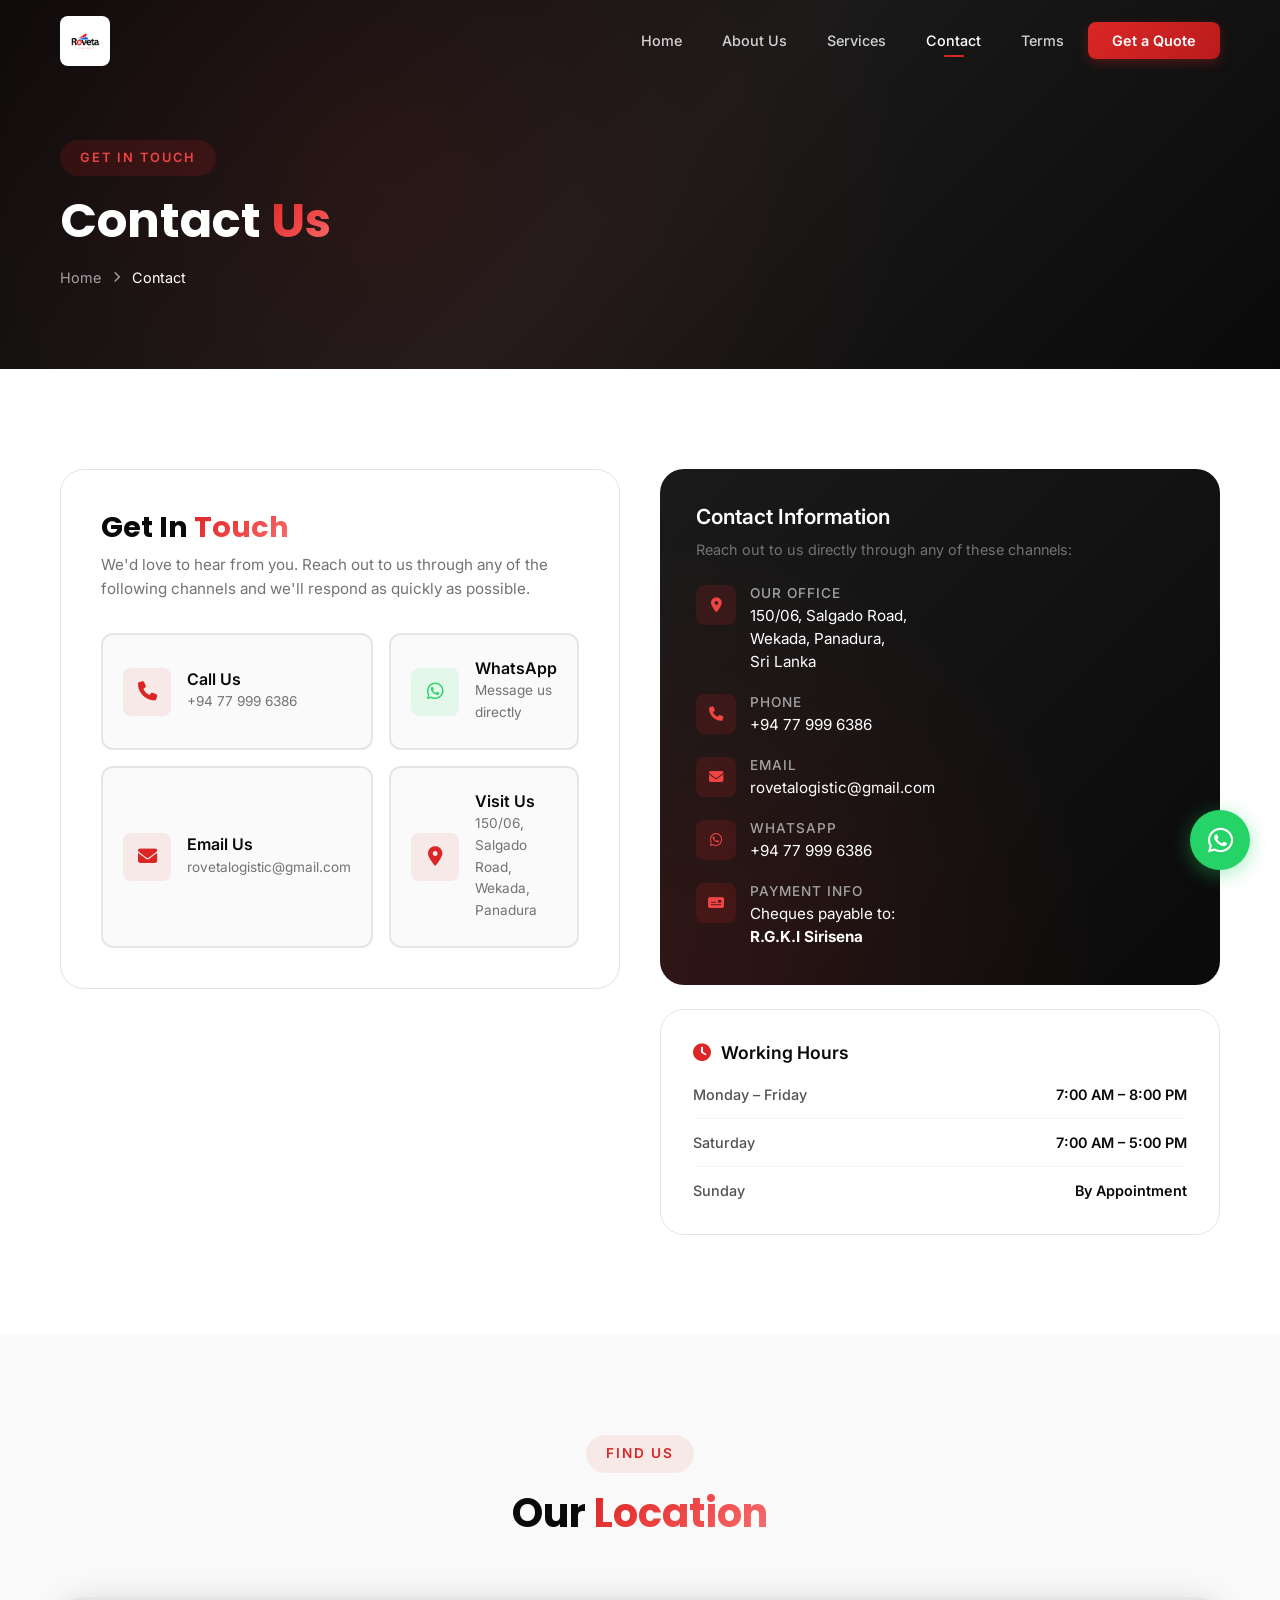
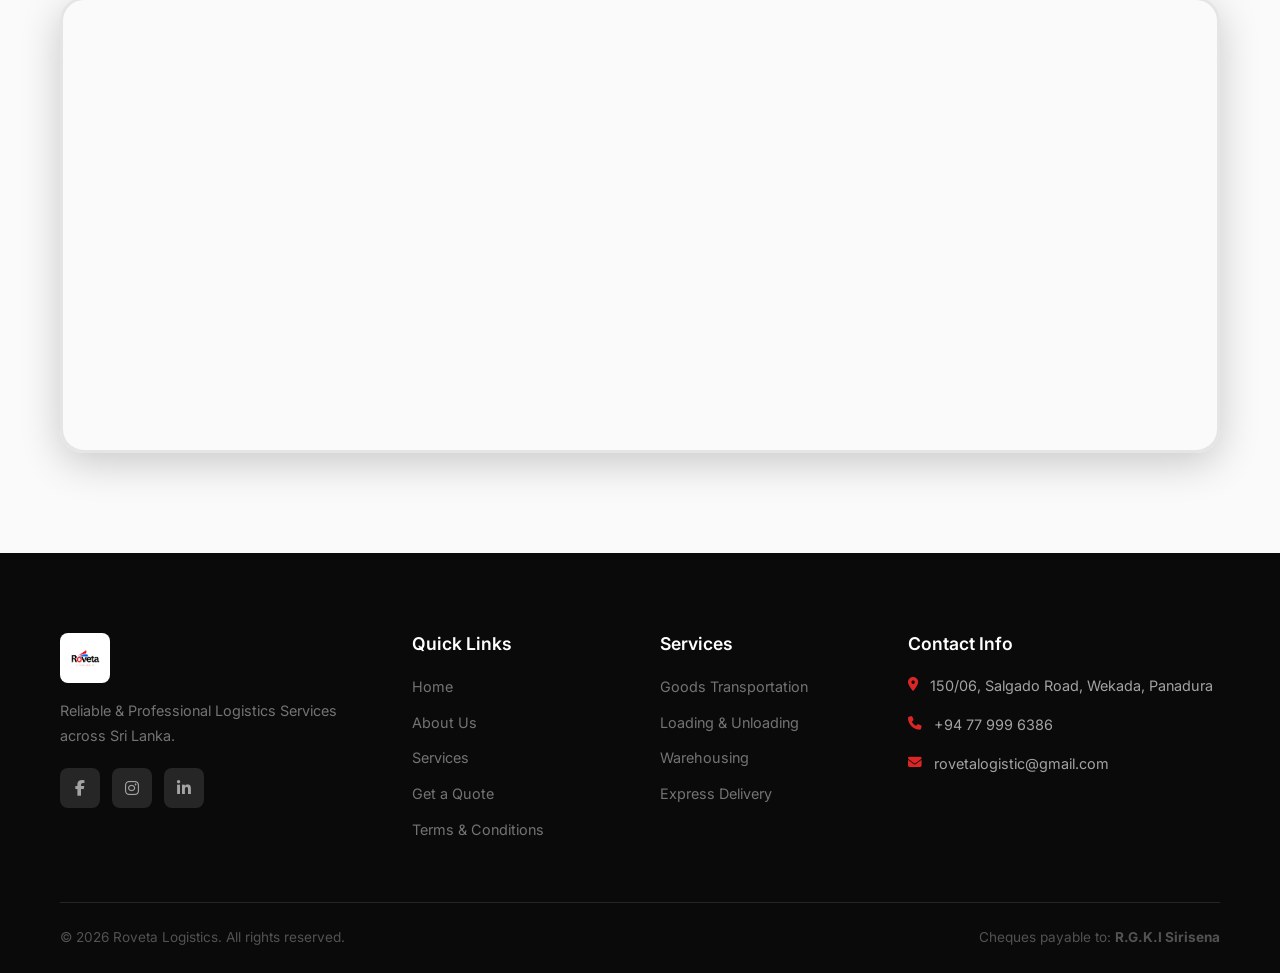
==== contact.html @ 6aba4694 "initial commit" ====
<!DOCTYPE html>
<html lang="en">

<head>
    <meta charset="UTF-8">
    <meta name="viewport" content="width=device-width, initial-scale=1.0">
    <meta name="description"
        content="Contact Roveta Logistics - Get in touch for goods transportation across Sri Lanka. Call +94 77 999 6386 or message us on WhatsApp.">
    <meta name="keywords" content="contact Roveta Logistics, logistics inquiry, goods transport Sri Lanka">
    <title>Contact Us | Roveta Logistics</title>
    <link rel="preconnect" href="https://fonts.googleapis.com">
    <link rel="preconnect" href="https://fonts.gstatic.com" crossorigin>
    <link
        href="https://fonts.googleapis.com/css2?family=Inter:wght@300;400;500;600;700;800;900&family=Poppins:wght@600;700;800&display=swap"
        rel="stylesheet">
    <link rel="stylesheet" href="https://cdnjs.cloudflare.com/ajax/libs/font-awesome/6.5.1/css/all.min.css">
    <link rel="stylesheet" href="css/style.css">
    <link rel="stylesheet" href="css/contact.css">
    <script async src="https://www.googletagmanager.com/gtag/js?id=G-XXXXXXXXXX"></script>
    <script>window.dataLayer = window.dataLayer || []; function gtag() { dataLayer.push(arguments) } gtag('js', new Date()); gtag('config', 'G-XXXXXXXXXX');</script>
</head>

<body>
    <!-- Navigation -->
    <nav class="navbar" id="navbar">
        <div class="container nav-container">
            <a href="index.html" class="nav-logo">
                <img src="assets/logo.jpeg" alt="Roveta Logistics Logo" class="logo-image">
            </a>
            <button class="nav-toggle" id="navToggle" aria-label="Toggle navigation">
                <span></span><span></span><span></span>
            </button>
            <ul class="nav-menu" id="navMenu">
                <li><a href="index.html" class="nav-link">Home</a></li>
                <li><a href="about.html" class="nav-link">About Us</a></li>
                <li><a href="services.html" class="nav-link">Services</a></li>
                <li><a href="contact.html" class="nav-link active">Contact</a></li>
                <li><a href="terms.html" class="nav-link">Terms</a></li>
                <li><a href="contact.html" class="nav-link btn-nav-cta">Get a Quote</a></li>
            </ul>
        </div>
    </nav>

    <!-- Page Header -->
    <section class="page-header">
        <div class="page-header-overlay"></div>
        <div class="container">
            <div class="page-header-content">
                <span class="page-tag">Get In Touch</span>
                <h1>Contact <span class="text-gradient">Us</span></h1>
                <nav class="breadcrumb" aria-label="Breadcrumb">
                    <a href="index.html">Home</a>
                    <i class="fas fa-chevron-right"></i>
                    <span>Contact</span>
                </nav>
            </div>
        </div>
    </section>

    <!-- Contact Section -->
    <section class="section contact-section">
        <div class="container">
            <div class="contact-grid" style="grid-template-columns: 1fr 1fr;">
                <!-- Contact Intro -->
                <div class="contact-form-wrapper" data-aos="fade-right">
                    <div class="form-header">
                        <h2>Get In <span class="text-gradient">Touch</span></h2>
                        <p>We'd love to hear from you. Reach out to us through any of the following channels and we'll
                            respond as quickly as possible.</p>
                    </div>
                    <div class="contact-methods">
                        <a href="tel:+94779996386" class="contact-method-card">
                            <div class="contact-method-icon"><i class="fas fa-phone"></i></div>
                            <div>
                                <h3>Call Us</h3>
                                <p>+94 77 999 6386</p>
                            </div>
                        </a>
                        <a href="https://wa.me/94779996386?text=Hi%20Roveta%20Logistics%2C%20I%20would%20like%20to%20inquire%20about%20your%20services."
                            target="_blank" rel="noopener" class="contact-method-card whatsapp-method">
                            <div class="contact-method-icon"
                                style="background: rgba(37, 211, 102, 0.1); color: #25D366;"><i
                                    class="fab fa-whatsapp"></i></div>
                            <div>
                                <h3>WhatsApp</h3>
                                <p>Message us directly</p>
                            </div>
                        </a>
                        <a href="mailto:rovetalogistic@gmail.com" class="contact-method-card">
                            <div class="contact-method-icon"><i class="fas fa-envelope"></i></div>
                            <div>
                                <h3>Email Us</h3>
                                <p>rovetalogistic@gmail.com</p>
                            </div>
                        </a>
                        <div class="contact-method-card">
                            <div class="contact-method-icon"><i class="fas fa-location-dot"></i></div>
                            <div>
                                <h3>Visit Us</h3>
                                <p>150/06, Salgado Road, Wekada, Panadura</p>
                            </div>
                        </div>
                    </div>
                </div>

                <!-- Contact Info Sidebar -->
                <div class="contact-sidebar" data-aos="fade-left">
                    <div class="contact-info-card">
                        <h3>Contact Information</h3>
                        <p>Reach out to us directly through any of these channels:</p>
                        <div class="contact-info-items">
                            <div class="contact-info-item">
                                <div class="contact-info-icon">
                                    <i class="fas fa-location-dot"></i>
                                </div>
                                <div>
                                    <h4>Our Office</h4>
                                    <p>150/06, Salgado Road,<br>Wekada, Panadura,<br>Sri Lanka</p>
                                </div>
                            </div>
                            <div class="contact-info-item">
                                <div class="contact-info-icon">
                                    <i class="fas fa-phone"></i>
                                </div>
                                <div>
                                    <h4>Phone</h4>
                                    <p><a href="tel:+94779996386">+94 77 999 6386</a></p>
                                </div>
                            </div>
                            <div class="contact-info-item">
                                <div class="contact-info-icon">
                                    <i class="fas fa-envelope"></i>
                                </div>
                                <div>
                                    <h4>Email</h4>
                                    <p><a href="mailto:rovetalogistic@gmail.com">rovetalogistic@gmail.com</a></p>
                                </div>
                            </div>
                            <div class="contact-info-item">
                                <div class="contact-info-icon">
                                    <i class="fab fa-whatsapp"></i>
                                </div>
                                <div>
                                    <h4>WhatsApp</h4>
                                    <p><a href="https://wa.me/94779996386" target="_blank" rel="noopener">+94 77 999
                                            6386</a></p>
                                </div>
                            </div>
                            <div class="contact-info-item">
                                <div class="contact-info-icon">
                                    <i class="fas fa-money-check"></i>
                                </div>
                                <div>
                                    <h4>Payment Info</h4>
                                    <p>Cheques payable to:<br><strong>R.G.K.I Sirisena</strong></p>
                                </div>
                            </div>
                        </div>
                    </div>
                    <div class="working-hours-card">
                        <h3><i class="fas fa-clock"></i> Working Hours</h3>
                        <div class="hours-list">
                            <div class="hours-item">
                                <span>Monday – Friday</span>
                                <span>7:00 AM – 8:00 PM</span>
                            </div>
                            <div class="hours-item">
                                <span>Saturday</span>
                                <span>7:00 AM – 5:00 PM</span>
                            </div>
                            <div class="hours-item">
                                <span>Sunday</span>
                                <span>By Appointment</span>
                            </div>
                        </div>
                    </div>
                </div>
            </div>
        </div>
    </section>

    <!-- Map Section -->
    <section class="section map-section">
        <div class="container">
            <div class="section-header" data-aos="fade-up">
                <span class="section-tag">Find Us</span>
                <h2>Our <span class="text-gradient">Location</span></h2>
            </div>
            <div class="map-wrapper" data-aos="fade-up">
                <iframe
                    src="https://www.google.com/maps/embed?pb=!1m18!1m12!1m3!1d3963.3!2d79.9!3d6.7!2m3!1f0!2f0!3f0!3m2!1i1024!2i768!4f13.1!3m3!1m2!1s0x0%3A0x0!2zNsKwNDInMDAuMCJOIDc5wrA1NCcwMC4wIkU!5e0!3m2!1sen!2slk!4v1234567890"
                    width="100%" height="450" style="border:0;" allowfullscreen="" loading="lazy"
                    referrerpolicy="no-referrer-when-downgrade" title="Roveta Logistics Location - Wekada, Panadura">
                </iframe>
            </div>
        </div>
    </section>

    <!-- Footer -->
    <footer class="footer">
        <div class="container">
            <div class="footer-grid">
                <div class="footer-about">
                    <div class="footer-logo">
                        <img src="assets/logo.jpeg" alt="Roveta Logistics Logo" class="logo-image">
                    </div>
                    <p>Reliable & Professional Logistics Services across Sri Lanka.</p>
                    <div class="footer-social">
                        <a href="#" aria-label="Facebook"><i class="fab fa-facebook-f"></i></a>
                        <a href="#" aria-label="Instagram"><i class="fab fa-instagram"></i></a>
                        <a href="#" aria-label="LinkedIn"><i class="fab fa-linkedin-in"></i></a>
                    </div>
                </div>
                <div class="footer-links">
                    <h4>Quick Links</h4>
                    <ul>
                        <li><a href="index.html">Home</a></li>
                        <li><a href="about.html">About Us</a></li>
                        <li><a href="services.html">Services</a></li>
                        <li><a href="contact.html">Get a Quote</a></li>
                        <li><a href="terms.html">Terms & Conditions</a></li>
                    </ul>
                </div>
                <div class="footer-links">
                    <h4>Services</h4>
                    <ul>
                        <li><a href="services.html">Goods Transportation</a></li>
                        <li><a href="services.html">Loading & Unloading</a></li>
                        <li><a href="services.html">Warehousing</a></li>
                        <li><a href="services.html">Express Delivery</a></li>
                    </ul>
                </div>
                <div class="footer-contact">
                    <h4>Contact Info</h4>
                    <div class="footer-contact-item">
                        <i class="fas fa-location-dot"></i>
                        <span>150/06, Salgado Road, Wekada, Panadura</span>
                    </div>
                    <div class="footer-contact-item">
                        <i class="fas fa-phone"></i>
                        <span>+94 77 999 6386</span>
                    </div>
                    <div class="footer-contact-item">
                        <i class="fas fa-envelope"></i>
                        <span>rovetalogistic@gmail.com</span>
                    </div>
                </div>
            </div>
            <div class="footer-bottom">
                <p>&copy; 2026 Roveta Logistics. All rights reserved.</p>
                <p>Cheques payable to: <strong>R.G.K.I Sirisena</strong></p>
            </div>
        </div>
    </footer>

    <!-- WhatsApp Float Button -->
    <a href="https://wa.me/94779996386?text=Hi%20Roveta%20Logistics%2C%20I%20would%20like%20to%20inquire%20about%20your%20services."
        class="whatsapp-float" target="_blank" rel="noopener" aria-label="Chat on WhatsApp" id="whatsappBtn">
        <i class="fab fa-whatsapp"></i>
        <span class="whatsapp-tooltip">Chat with us!</span>
    </a>

    <script src="js/main.js"></script>
</body>

</html>
---- css/style.css ----
/* ==========================================
   ROVETA LOGISTICS - Global Styles
   ========================================== */

/* CSS Custom Properties */
:root {
    /* Brand Colors */
    --primary: #DC2626;
    --primary-dark: #B91C1C;
    --primary-light: #EF4444;
    --primary-glow: rgba(220, 38, 38, 0.3);

    --black: #0A0A0A;
    --black-light: #1A1A1A;
    --black-lighter: #2A2A2A;

    --white: #FFFFFF;
    --white-off: #F8F8F8;
    --white-muted: #E5E5E5;

    /* Neutral Colors */
    --gray-50: #FAFAFA;
    --gray-100: #F5F5F5;
    --gray-200: #E5E5E5;
    --gray-300: #D4D4D4;
    --gray-400: #A3A3A3;
    --gray-500: #737373;
    --gray-600: #525252;
    --gray-700: #404040;
    --gray-800: #262626;
    --gray-900: #171717;

    /* Gradients */
    --gradient-primary: linear-gradient(135deg, #DC2626 0%, #B91C1C 100%);
    --gradient-dark: linear-gradient(135deg, #1A1A1A 0%, #0A0A0A 100%);
    --gradient-hero: linear-gradient(135deg, #0A0A0A 0%, #1A1A1A 50%, #0A0A0A 100%);
    --gradient-text: linear-gradient(135deg, #DC2626 0%, #EF4444 50%, #F87171 100%);
    --gradient-card: linear-gradient(145deg, rgba(255, 255, 255, 0.05) 0%, rgba(255, 255, 255, 0.01) 100%);

    /* Typography */
    --font-primary: 'Inter', -apple-system, BlinkMacSystemFont, sans-serif;
    --font-heading: 'Poppins', 'Inter', sans-serif;

    /* Spacing */
    --section-padding: 100px;
    --container-max: 1200px;
    --container-padding: 20px;

    /* Transitions */
    --transition-fast: 0.2s ease;
    --transition-normal: 0.3s ease;
    --transition-slow: 0.5s ease;
    --transition-spring: 0.4s cubic-bezier(0.68, -0.55, 0.265, 1.55);

    /* Shadows */
    --shadow-sm: 0 1px 3px rgba(0, 0, 0, 0.12);
    --shadow-md: 0 4px 12px rgba(0, 0, 0, 0.15);
    --shadow-lg: 0 10px 40px rgba(0, 0, 0, 0.2);
    --shadow-xl: 0 20px 60px rgba(0, 0, 0, 0.3);
    --shadow-glow: 0 0 30px var(--primary-glow);

    /* Border Radius */
    --radius-sm: 8px;
    --radius-md: 12px;
    --radius-lg: 16px;
    --radius-xl: 24px;
    --radius-full: 9999px;
}

/* Reset & Base */
*,
*::before,
*::after {
    margin: 0;
    padding: 0;
    box-sizing: border-box;
}

html {
    scroll-behavior: smooth;
    -webkit-text-size-adjust: 100%;
}

body {
    font-family: var(--font-primary);
    font-size: 16px;
    line-height: 1.6;
    color: var(--gray-800);
    background-color: var(--white);
    overflow-x: hidden;
    -webkit-font-smoothing: antialiased;
    -moz-osx-font-smoothing: grayscale;
}

a {
    text-decoration: none;
    color: inherit;
    transition: color var(--transition-fast);
}

ul {
    list-style: none;
}

img {
    max-width: 100%;
    height: auto;
    display: block;
}

h1,
h2,
h3,
h4,
h5,
h6 {
    font-family: var(--font-heading);
    line-height: 1.2;
    font-weight: 700;
}

/* Container */
.container {
    max-width: var(--container-max);
    margin: 0 auto;
    padding: 0 var(--container-padding);
}

/* Section */
.section {
    padding: var(--section-padding) 0;
    position: relative;
}

/* Section Header */
.section-header {
    text-align: center;
    margin-bottom: 60px;
}

.section-tag {
    display: inline-flex;
    align-items: center;
    gap: 8px;
    background: rgba(220, 38, 38, 0.08);
    color: var(--primary);
    font-size: 0.85rem;
    font-weight: 600;
    text-transform: uppercase;
    letter-spacing: 2px;
    padding: 8px 20px;
    border-radius: var(--radius-full);
    margin-bottom: 16px;
}

.section-header h2 {
    font-size: 2.5rem;
    color: var(--black);
    margin-bottom: 16px;
}

.section-subtitle {
    font-size: 1.1rem;
    color: var(--gray-500);
    max-width: 600px;
    margin: 0 auto;
}

/* Text Gradient */
.text-gradient {
    background: var(--gradient-text);
    -webkit-background-clip: text;
    -webkit-text-fill-color: transparent;
    background-clip: text;
}

/* ==========================================
   BUTTONS
   ========================================== */
.btn {
    display: inline-flex;
    align-items: center;
    justify-content: center;
    gap: 10px;
    font-family: var(--font-primary);
    font-weight: 600;
    font-size: 0.95rem;
    padding: 14px 32px;
    border-radius: var(--radius-md);
    border: 2px solid transparent;
    cursor: pointer;
    transition: all var(--transition-normal);
    position: relative;
    overflow: hidden;
    white-space: nowrap;
}

.btn::before {
    content: '';
    position: absolute;
    top: 0;
    left: -100%;
    width: 100%;
    height: 100%;
    background: linear-gradient(90deg, transparent, rgba(255, 255, 255, 0.2), transparent);
    transition: left 0.5s ease;
}

.btn:hover::before {
    left: 100%;
}

.btn-primary {
    background: var(--gradient-primary);
    color: var(--white);
    border-color: var(--primary);
    box-shadow: 0 4px 15px var(--primary-glow);
}

.btn-primary:hover {
    transform: translateY(-2px);
    box-shadow: 0 8px 25px var(--primary-glow);
}

.btn-outline {
    background: transparent;
    color: var(--black);
    border-color: var(--gray-300);
}

.btn-outline:hover {
    border-color: var(--primary);
    color: var(--primary);
    transform: translateY(-2px);
}

.btn-white {
    background: var(--white);
    color: var(--primary);
    border-color: var(--white);
}

.btn-white:hover {
    background: var(--gray-100);
    transform: translateY(-2px);
    box-shadow: var(--shadow-lg);
}

.btn-outline-white {
    background: transparent;
    color: var(--white);
    border-color: rgba(255, 255, 255, 0.4);
}

.btn-outline-white:hover {
    background: rgba(255, 255, 255, 0.1);
    border-color: var(--white);
    transform: translateY(-2px);
}

.btn-lg {
    padding: 16px 36px;
    font-size: 1rem;
}

.btn-full {
    width: 100%;
}

/* ==========================================
   NAVBAR
   ========================================== */
.navbar {
    position: fixed;
    top: 0;
    left: 0;
    right: 0;
    z-index: 1000;
    padding: 16px 0;
    transition: all var(--transition-normal);
    background: transparent;
}

.navbar.scrolled {
    background: rgba(255, 255, 255, 0.95);
    backdrop-filter: blur(20px);
    -webkit-backdrop-filter: blur(20px);
    box-shadow: 0 2px 20px rgba(0, 0, 0, 0.08);
    padding: 10px 0;
}

.nav-container {
    display: flex;
    align-items: center;
    justify-content: space-between;
}

.nav-logo {
    display: flex;
    align-items: center;
    z-index: 1001;
    flex-shrink: 0;
    max-width: 250px;
}

.logo-image {
    max-height: 50px;
    height: 50px;
    width: auto;
    max-width: 250px;
    object-fit: contain;
    border-radius: var(--radius-sm);
    transition: transform var(--transition-fast);
    display: inline-block;
}

.nav-logo:hover .logo-image {
    transform: scale(1.05);
}

.logo-icon {
    width: 44px;
    height: 44px;
    background: var(--gradient-primary);
    border-radius: var(--radius-sm);
    display: flex;
    align-items: center;
    justify-content: center;
    color: var(--white);
    font-size: 1.2rem;
}

.logo-text {
    display: flex;
    flex-direction: column;
}

.logo-name {
    font-family: var(--font-heading);
    font-weight: 800;
    font-size: 1.2rem;
    letter-spacing: 3px;
    line-height: 1;
    color: var(--white);
    transition: color var(--transition-normal);
}

.logo-sub {
    font-size: 0.6rem;
    letter-spacing: 4px;
    color: rgba(255, 255, 255, 0.7);
    font-weight: 500;
    transition: color var(--transition-normal);
}

.navbar.scrolled .logo-name {
    color: var(--black);
}

.navbar.scrolled .logo-sub {
    color: var(--gray-500);
}

.nav-menu {
    display: flex;
    align-items: center;
    gap: 8px;
}

.nav-link {
    font-size: 0.9rem;
    font-weight: 500;
    color: rgba(255, 255, 255, 0.8);
    padding: 8px 16px;
    border-radius: var(--radius-sm);
    transition: all var(--transition-fast);
    position: relative;
}

.nav-link:hover,
.nav-link.active {
    color: var(--white);
}

.nav-link.active::after {
    content: '';
    position: absolute;
    bottom: 0;
    left: 50%;
    transform: translateX(-50%);
    width: 20px;
    height: 2px;
    background: var(--primary);
    border-radius: 1px;
}

.navbar.scrolled .nav-link {
    color: var(--gray-600);
}

.navbar.scrolled .nav-link:hover,
.navbar.scrolled .nav-link.active {
    color: var(--primary);
}

.btn-nav-cta {
    background: var(--gradient-primary) !important;
    color: var(--white) !important;
    border-radius: var(--radius-sm) !important;
    padding: 10px 24px !important;
    font-weight: 600 !important;
    box-shadow: 0 4px 12px var(--primary-glow);
}

.btn-nav-cta:hover {
    transform: translateY(-1px);
    box-shadow: 0 6px 20px var(--primary-glow);
}

/* Mobile Nav Toggle */
.nav-toggle {
    display: none;
    flex-direction: column;
    gap: 5px;
    background: none;
    border: none;
    cursor: pointer;
    z-index: 1001;
    padding: 4px;
}

.nav-toggle span {
    width: 24px;
    height: 2px;
    background: var(--white);
    border-radius: 2px;
    transition: all var(--transition-normal);
}

.navbar.scrolled .nav-toggle span {
    background: var(--black);
}

.nav-toggle.active span:nth-child(1) {
    transform: rotate(45deg) translate(5px, 5px);
}

.nav-toggle.active span:nth-child(2) {
    opacity: 0;
}

.nav-toggle.active span:nth-child(3) {
    transform: rotate(-45deg) translate(5px, -5px);
}

/* ==========================================
   PAGE HEADER (Sub-pages)
   ========================================== */
.page-header {
    background: var(--gradient-hero);
    padding: 140px 0 80px;
    position: relative;
    overflow: hidden;
}

.page-header-overlay {
    position: absolute;
    inset: 0;
    background: radial-gradient(circle at 30% 50%, rgba(220, 38, 38, 0.1) 0%, transparent 60%);
}

.page-header-content {
    position: relative;
    z-index: 1;
}

.page-tag {
    display: inline-flex;
    align-items: center;
    gap: 8px;
    background: rgba(220, 38, 38, 0.15);
    color: var(--primary-light);
    font-size: 0.8rem;
    font-weight: 600;
    text-transform: uppercase;
    letter-spacing: 2px;
    padding: 8px 20px;
    border-radius: var(--radius-full);
    margin-bottom: 16px;
}

.page-header h1 {
    font-size: 3rem;
    color: var(--white);
    margin-bottom: 16px;
}

.breadcrumb {
    display: flex;
    align-items: center;
    gap: 12px;
    font-size: 0.9rem;
    color: var(--gray-400);
}

.breadcrumb a {
    color: var(--gray-400);
    transition: color var(--transition-fast);
}

.breadcrumb a:hover {
    color: var(--primary-light);
}

.breadcrumb i {
    font-size: 0.7rem;
}

.breadcrumb span {
    color: var(--white);
}

/* ==========================================
   CTA SECTION
   ========================================== */
.cta-section {
    background: var(--gradient-primary);
    position: relative;
    overflow: hidden;
}

.cta-bg-pattern {
    position: absolute;
    inset: 0;
    background-image:
        radial-gradient(circle at 20% 80%, rgba(255, 255, 255, 0.1) 0%, transparent 50%),
        radial-gradient(circle at 80% 20%, rgba(0, 0, 0, 0.1) 0%, transparent 50%);
}

.cta-content {
    text-align: center;
    position: relative;
    z-index: 1;
}

.cta-content h2 {
    font-size: 2.5rem;
    color: var(--white);
    margin-bottom: 16px;
}

.cta-content p {
    font-size: 1.1rem;
    color: rgba(255, 255, 255, 0.85);
    max-width: 600px;
    margin: 0 auto 32px;
}

.cta-actions {
    display: flex;
    gap: 16px;
    justify-content: center;
    flex-wrap: wrap;
}

.cta-contact-info {
    display: flex;
    gap: 40px;
    justify-content: center;
    margin-top: 40px;
    flex-wrap: wrap;
}

.cta-info-item {
    display: flex;
    align-items: center;
    gap: 10px;
    color: rgba(255, 255, 255, 0.85);
    font-size: 0.95rem;
}

.cta-info-item i {
    font-size: 1.1rem;
}

/* ==========================================
   FOOTER
   ========================================== */
.footer {
    background: var(--black);
    color: var(--gray-400);
    padding: 80px 0 0;
}

.footer-grid {
    display: grid;
    grid-template-columns: 1.5fr 1fr 1fr 1.5fr;
    gap: 40px;
    padding-bottom: 60px;
    border-bottom: 1px solid var(--gray-800);
}

.footer-about p {
    margin-top: 16px;
    font-size: 0.9rem;
    line-height: 1.7;
    color: var(--gray-500);
}

.footer-logo {
    display: flex;
    align-items: center;
}

.footer-logo .logo-name {
    color: var(--white);
}

.footer-logo .logo-sub {
    color: var(--gray-500);
}

.footer-social {
    display: flex;
    gap: 12px;
    margin-top: 20px;
}

.footer-social a {
    width: 40px;
    height: 40px;
    border-radius: var(--radius-sm);
    background: var(--gray-800);
    display: flex;
    align-items: center;
    justify-content: center;
    color: var(--gray-400);
    transition: all var(--transition-fast);
}

.footer-social a:hover {
    background: var(--primary);
    color: var(--white);
    transform: translateY(-2px);
}

.footer-links h4,
.footer-contact h4 {
    color: var(--white);
    font-size: 1.1rem;
    margin-bottom: 20px;
    font-family: var(--font-primary);
    font-weight: 600;
}

.footer-links ul {
    display: flex;
    flex-direction: column;
    gap: 10px;
}

.footer-links a {
    color: var(--gray-500);
    font-size: 0.9rem;
    transition: all var(--transition-fast);
}

.footer-links a:hover {
    color: var(--primary-light);
    padding-left: 4px;
}

.footer-contact-item {
    display: flex;
    gap: 12px;
    margin-bottom: 16px;
    font-size: 0.9rem;
    align-items: flex-start;
}

.footer-contact-item i {
    color: var(--primary);
    margin-top: 4px;
    font-size: 0.85rem;
}

.footer-bottom {
    display: flex;
    justify-content: space-between;
    align-items: center;
    padding: 24px 0;
    font-size: 0.85rem;
    color: var(--gray-600);
}

/* ==========================================
   WHATSAPP FLOAT BUTTON
   ========================================== */
.whatsapp-float {
    position: fixed;
    bottom: 30px;
    right: 30px;
    width: 60px;
    height: 60px;
    background: #25D366;
    border-radius: 50%;
    display: flex;
    align-items: center;
    justify-content: center;
    color: var(--white);
    font-size: 1.8rem;
    box-shadow: 0 4px 20px rgba(37, 211, 102, 0.4);
    z-index: 999;
    transition: all var(--transition-normal);
    animation: whatsappPulse 2s infinite;
}

.whatsapp-float:hover {
    transform: scale(1.1);
    box-shadow: 0 6px 30px rgba(37, 211, 102, 0.5);
}

.whatsapp-tooltip {
    position: absolute;
    right: 72px;
    background: var(--white);
    color: var(--black);
    padding: 8px 16px;
    border-radius: var(--radius-sm);
    font-size: 0.85rem;
    font-weight: 500;
    white-space: nowrap;
    box-shadow: var(--shadow-md);
    opacity: 0;
    pointer-events: none;
    transition: opacity var(--transition-fast);
}

.whatsapp-float:hover .whatsapp-tooltip {
    opacity: 1;
}

@keyframes whatsappPulse {
    0% {
        box-shadow: 0 4px 20px rgba(37, 211, 102, 0.4);
    }

    50% {
        box-shadow: 0 4px 30px rgba(37, 211, 102, 0.6), 0 0 0 10px rgba(37, 211, 102, 0.1);
    }

    100% {
        box-shadow: 0 4px 20px rgba(37, 211, 102, 0.4);
    }
}

/* ==========================================
   ANIMATIONS
   ========================================== */
[data-aos="fade-up"] {
    opacity: 0;
    transform: translateY(30px);
    transition: all 0.6s ease;
}

[data-aos="fade-up"].aos-animate {
    opacity: 1;
    transform: translateY(0);
}

[data-aos="fade-right"] {
    opacity: 0;
    transform: translateX(-30px);
    transition: all 0.6s ease;
}

[data-aos="fade-right"].aos-animate {
    opacity: 1;
    transform: translateX(0);
}

[data-aos="fade-left"] {
    opacity: 0;
    transform: translateX(30px);
    transition: all 0.6s ease;
}

[data-aos="fade-left"].aos-animate {
    opacity: 1;
    transform: translateX(0);
}

/* ==========================================
   RESPONSIVE
   ========================================== */
@media (max-width: 1024px) {
    :root {
        --section-padding: 80px;
    }

    .section-header h2 {
        font-size: 2rem;
    }

    .page-header h1 {
        font-size: 2.5rem;
    }

    .cta-content h2 {
        font-size: 2rem;
    }

    .footer-grid {
        grid-template-columns: 1fr 1fr;
    }
}

@media (max-width: 768px) {
    :root {
        --section-padding: 60px;
        --container-padding: 16px;
    }

    /* Mobile Nav */
    .nav-toggle {
        display: flex;
    }

    .nav-menu {
        position: fixed;
        top: 0;
        left: 0;
        right: 0;
        bottom: 0;
        background: rgba(10, 10, 10, 0.98);
        backdrop-filter: blur(20px);
        flex-direction: column;
        justify-content: center;
        align-items: center;
        gap: 8px;
        opacity: 0;
        pointer-events: none;
        transition: opacity var(--transition-normal);
        z-index: 1000;
    }

    .nav-menu.active {
        opacity: 1;
        pointer-events: all;
    }

    .nav-link {
        font-size: 1.2rem;
        padding: 12px 24px;
        color: rgba(255, 255, 255, 0.8) !important;
    }

    .nav-link:hover,
    .nav-link.active {
        color: var(--white) !important;
    }

    .btn-nav-cta {
        margin-top: 16px;
    }

    .section-header h2 {
        font-size: 1.8rem;
    }

    .page-header {
        padding: 120px 0 60px;
    }

    .page-header h1 {
        font-size: 2rem;
    }

    .cta-content h2 {
        font-size: 1.8rem;
    }

    .footer-grid {
        grid-template-columns: 1fr;
        gap: 30px;
    }

    .footer-bottom {
        flex-direction: column;
        gap: 8px;
        text-align: center;
    }

    .whatsapp-float {
        bottom: 20px;
        right: 20px;
        width: 54px;
        height: 54px;
        font-size: 1.5rem;
    }
}

@media (max-width: 480px) {
    .section-header h2 {
        font-size: 1.5rem;
    }

    .section-tag {
        font-size: 0.75rem;
    }

    .btn {
        padding: 12px 24px;
        font-size: 0.9rem;
    }

    .btn-lg {
        padding: 14px 28px;
    }
}
---- css/contact.css ----
/* ==========================================
   CONTACT PAGE STYLES
   ========================================== */

/* Contact Grid */
.contact-grid {
    display: grid;
    grid-template-columns: 1fr 400px;
    gap: 40px;
    align-items: start;
}

/* Form Wrapper */
.contact-form-wrapper {
    background: var(--white);
    border: 1px solid var(--gray-200);
    border-radius: var(--radius-xl);
    padding: 40px;
}

.form-header {
    margin-bottom: 32px;
}

.form-header h2 {
    font-size: 1.8rem;
    color: var(--black);
    margin-bottom: 8px;
}

.form-header p {
    color: var(--gray-500);
    font-size: 0.95rem;
}

/* Contact Methods */
.contact-methods {
    display: grid;
    grid-template-columns: 1fr 1fr;
    gap: 16px;
}

.contact-method-card {
    display: flex;
    align-items: center;
    gap: 16px;
    padding: 24px 20px;
    background: var(--gray-50);
    border: 2px solid var(--gray-200);
    border-radius: var(--radius-md);
    transition: all var(--transition-normal);
    cursor: pointer;
    text-decoration: none;
    color: inherit;
}

.contact-method-card:hover {
    border-color: var(--primary);
    background: rgba(220, 38, 38, 0.03);
    transform: translateY(-4px);
    box-shadow: var(--shadow-md);
}

.contact-method-card.whatsapp-method:hover {
    border-color: #25D366;
    background: rgba(37, 211, 102, 0.03);
}

.contact-method-icon {
    width: 48px;
    height: 48px;
    border-radius: var(--radius-sm);
    background: rgba(220, 38, 38, 0.08);
    display: flex;
    align-items: center;
    justify-content: center;
    color: var(--primary);
    font-size: 1.2rem;
    flex-shrink: 0;
}

.contact-method-card h3 {
    font-size: 1rem;
    color: var(--black);
    margin-bottom: 2px;
    font-family: var(--font-primary);
    font-weight: 600;
}

.contact-method-card p {
    color: var(--gray-500);
    font-size: 0.85rem;
    margin: 0;
}

/* Contact Sidebar */
.contact-sidebar {
    display: flex;
    flex-direction: column;
    gap: 24px;
    position: sticky;
    top: 100px;
}

.contact-info-card {
    background: var(--gradient-dark);
    border-radius: var(--radius-xl);
    padding: 36px;
    position: relative;
    overflow: hidden;
}

.contact-info-card::before {
    content: '';
    position: absolute;
    inset: 0;
    background: radial-gradient(circle at 0% 100%, rgba(220, 38, 38, 0.15), transparent 60%);
}

.contact-info-card h3 {
    font-size: 1.3rem;
    color: var(--white);
    margin-bottom: 8px;
    position: relative;
    z-index: 1;
    font-family: var(--font-primary);
    font-weight: 600;
}

.contact-info-card>p {
    color: var(--gray-500);
    font-size: 0.9rem;
    margin-bottom: 24px;
    position: relative;
    z-index: 1;
}

.contact-info-items {
    display: flex;
    flex-direction: column;
    gap: 20px;
    position: relative;
    z-index: 1;
}

.contact-info-item {
    display: flex;
    gap: 14px;
    align-items: flex-start;
}

.contact-info-icon {
    width: 40px;
    height: 40px;
    border-radius: var(--radius-sm);
    background: rgba(220, 38, 38, 0.15);
    display: flex;
    align-items: center;
    justify-content: center;
    color: var(--primary-light);
    font-size: 0.9rem;
    flex-shrink: 0;
}

.contact-info-item h4 {
    font-size: 0.85rem;
    color: var(--gray-400);
    margin-bottom: 4px;
    font-family: var(--font-primary);
    font-weight: 500;
    text-transform: uppercase;
    letter-spacing: 1px;
}

.contact-info-item p,
.contact-info-item a {
    color: var(--white);
    font-size: 0.95rem;
    line-height: 1.5;
}

.contact-info-item a:hover {
    color: var(--primary-light);
}

/* Working Hours Card */
.working-hours-card {
    background: var(--white);
    border: 1px solid var(--gray-200);
    border-radius: var(--radius-xl);
    padding: 32px;
}

.working-hours-card h3 {
    font-size: 1.1rem;
    color: var(--black);
    margin-bottom: 20px;
    display: flex;
    align-items: center;
    gap: 10px;
    font-family: var(--font-primary);
    font-weight: 600;
}

.working-hours-card h3 i {
    color: var(--primary);
}

.hours-list {
    display: flex;
    flex-direction: column;
    gap: 12px;
}

.hours-item {
    display: flex;
    justify-content: space-between;
    padding-bottom: 12px;
    border-bottom: 1px solid var(--gray-100);
    font-size: 0.9rem;
}

.hours-item:last-child {
    border-bottom: none;
    padding-bottom: 0;
}

.hours-item span:first-child {
    color: var(--gray-600);
    font-weight: 500;
}

.hours-item span:last-child {
    color: var(--black);
    font-weight: 600;
}

/* Map Section */
.map-section {
    background: var(--gray-50);
}

.map-wrapper {
    border-radius: var(--radius-xl);
    overflow: hidden;
    border: 3px solid var(--gray-200);
    box-shadow: var(--shadow-lg);
}

.map-wrapper iframe {
    display: block;
}

/* Responsive - Contact */
@media (max-width: 1024px) {
    .contact-grid {
        grid-template-columns: 1fr 360px !important;
    }
}

@media (max-width: 768px) {
    .contact-grid {
        grid-template-columns: 1fr !important;
    }

    .contact-form-wrapper {
        padding: 24px;
    }

    .contact-methods {
        grid-template-columns: 1fr;
    }

    .contact-sidebar {
        position: static;
    }

    .form-header h2 {
        font-size: 1.5rem;
    }
}
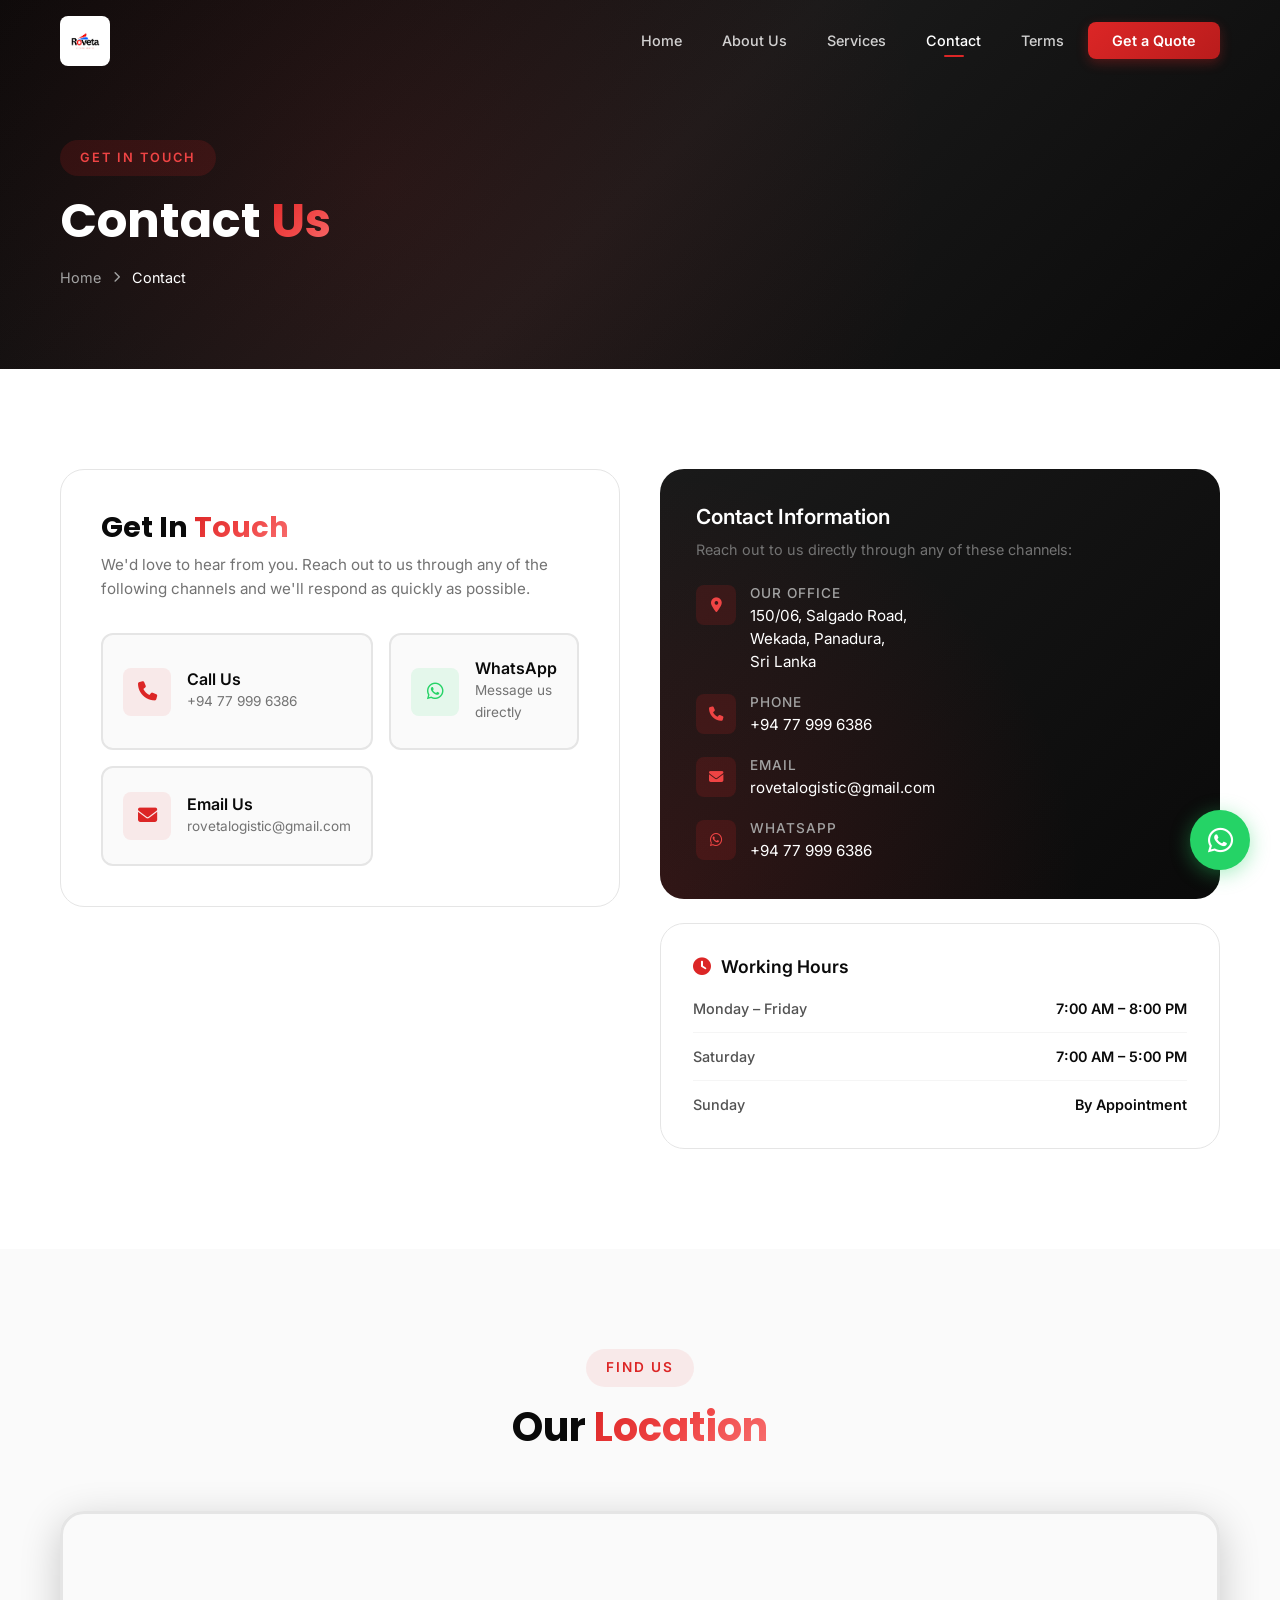
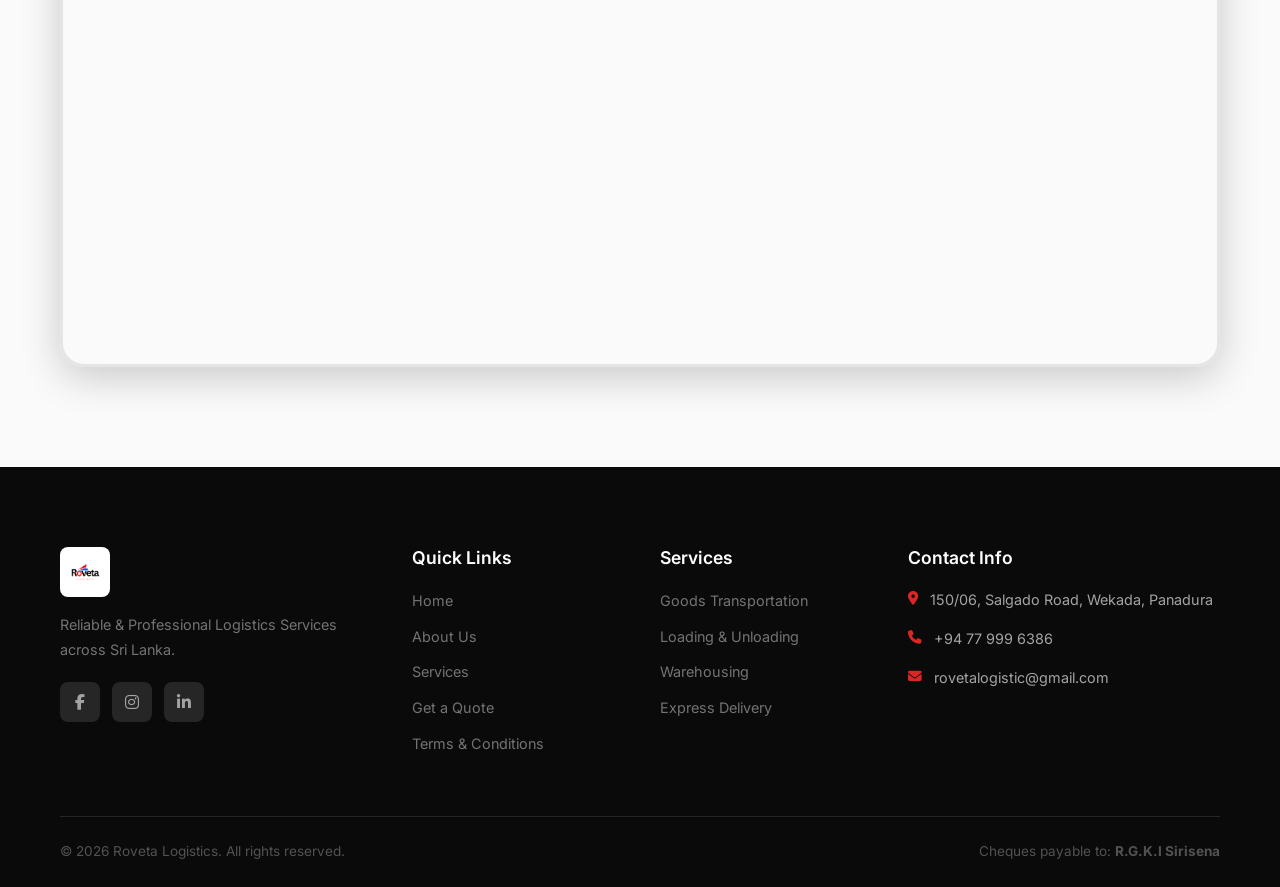
==== commit 4d064be0: "feat: Implement initial website structure including core pages, styles, and assets." ====
--- a/contact.html
+++ b/contact.html
@@ -93,13 +93,6 @@
                                 <p>rovetalogistic@gmail.com</p>
                             </div>
                         </a>
-                        <div class="contact-method-card">
-                            <div class="contact-method-icon"><i class="fas fa-location-dot"></i></div>
-                            <div>
-                                <h3>Visit Us</h3>
-                                <p>150/06, Salgado Road, Wekada, Panadura</p>
-                            </div>
-                        </div>
                     </div>
                 </div>
 
@@ -144,15 +137,6 @@
                                     <h4>WhatsApp</h4>
                                     <p><a href="https://wa.me/94779996386" target="_blank" rel="noopener">+94 77 999
                                             6386</a></p>
-                                </div>
-                            </div>
-                            <div class="contact-info-item">
-                                <div class="contact-info-icon">
-                                    <i class="fas fa-money-check"></i>
-                                </div>
-                                <div>
-                                    <h4>Payment Info</h4>
-                                    <p>Cheques payable to:<br><strong>R.G.K.I Sirisena</strong></p>
                                 </div>
                             </div>
                         </div>
